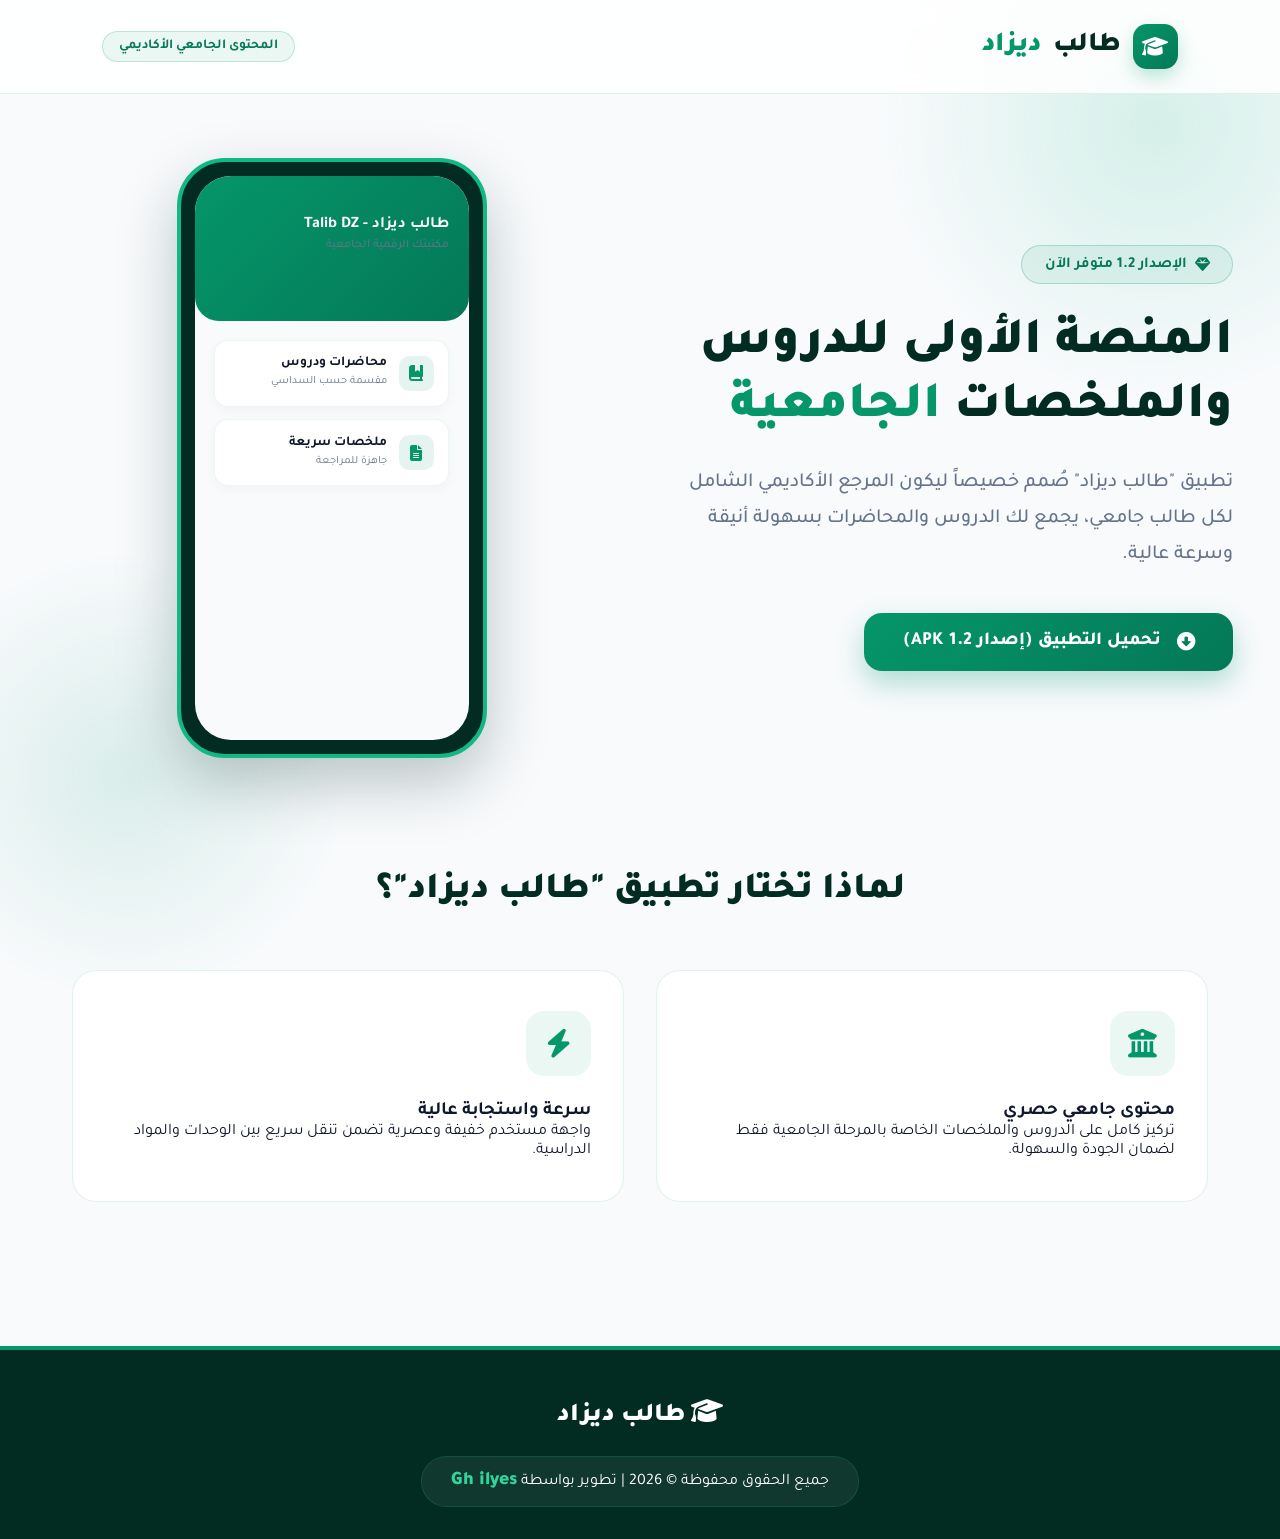
==== talibdz.html @ dd168439 "Add files via upload" ====
<!DOCTYPE html>
<html lang="ar" dir="rtl">
<head>
    <meta charset="UTF-8">
    <meta name="viewport" content="width=device-width, initial-scale=1.0">
    <title>طالب ديزاد | Talib DZ - المنصة الجامعية الأولى في الجزائر</title>
    <!-- خط Tajawal الأنيق -->
    <link href="https://fonts.googleapis.com/css2?family=Tajawal:wght@400;500;700;800;900&display=swap" rel="stylesheet">
    <!-- أيقونات FontAwesome -->
    <link rel="stylesheet" href="https://cdnjs.cloudflare.com/ajax/libs/font-awesome/6.4.0/css/all.min.css">

    <style>
        :root {
            --primary: #059669; /* أخضر زمردي فخم */
            --primary-dark: #047857;
            --primary-deep: #022c22;
            --accent-green: #10B981;
            --bg-light: #F8FAFC;
            --card-bg: #FFFFFF;
            --text-dark: #0F172A;
            --text-muted: #64748B;
            --border-color: rgba(5, 150, 105, 0.12);
        }

        * {
            margin: 0;
            padding: 0;
            box-sizing: border-box;
            font-family: 'Tajawal', sans-serif;
            scroll-behavior: smooth;
        }

        body {
            background-color: var(--bg-light);
            color: var(--text-dark);
            min-height: 100vh;
            display: flex;
            flex-direction: column;
            justify-content: space-between;
            overflow-x: hidden;
            position: relative;
        }

        /* خلفية مزخرفة بلمسات جيو-زمردية */
        .bg-glow-1 {
            position: fixed;
            top: -150px;
            right: -150px;
            width: 550px;
            height: 550px;
            background: radial-gradient(circle, rgba(16, 185, 129, 0.15) 0%, rgba(255, 255, 255, 0) 70%);
            border-radius: 50%;
            z-index: -1;
            animation: floatGlow 10s infinite alternate ease-in-out;
        }

        .bg-glow-2 {
            position: fixed;
            bottom: -100px;
            left: -100px;
            width: 450px;
            height: 450px;
            background: radial-gradient(circle, rgba(5, 150, 105, 0.12) 0%, rgba(255, 255, 255, 0) 70%);
            border-radius: 50%;
            z-index: -1;
            animation: floatGlow 12s infinite alternate-reverse ease-in-out;
        }

        /* الهيدر وشريط الملاحة */
        header {
            padding: 1.5rem 8%;
            display: flex;
            justify-content: space-between;
            align-items: center;
            background: rgba(255, 255, 255, 0.85);
            backdrop-filter: blur(15px);
            border-bottom: 1px solid var(--border-color);
            position: sticky;
            top: 0;
            z-index: 100;
        }

        .logo {
            font-size: 1.7rem;
            font-weight: 900;
            color: var(--primary-deep);
            display: flex;
            align-items: center;
            gap: 12px;
            text-decoration: none;
        }

        .logo-icon {
            width: 45px;
            height: 45px;
            background: linear-gradient(135deg, var(--primary) 0%, var(--primary-dark) 100%);
            color: white;
            border-radius: 14px;
            display: flex;
            align-items: center;
            justify-content: center;
            font-size: 1.3rem;
            box-shadow: 0 8px 18px rgba(5, 150, 105, 0.25);
        }

        .logo span {
            color: var(--primary);
        }

        .nav-tag {
            background: rgba(5, 150, 105, 0.08);
            border: 1px solid rgba(5, 150, 105, 0.2);
            color: var(--primary-dark);
            padding: 0.4rem 1rem;
            border-radius: 30px;
            font-size: 0.85rem;
            font-weight: 700;
        }

        /* القسم الرئيسي Hero Section */
        .hero {
            display: grid;
            grid-template-columns: 1fr 1fr;
            align-items: center;
            gap: 3rem;
            max-width: 1250px;
            margin: 0 auto;
            padding: 4rem 2rem 2rem;
            animation: fadeIn 1s ease-out;
        }

        .hero-content {
            text-align: right;
        }

        .badge {
            display: inline-flex;
            align-items: center;
            gap: 8px;
            background: rgba(5, 150, 105, 0.08);
            border: 1px solid rgba(5, 150, 105, 0.25);
            color: var(--primary-dark);
            padding: 0.6rem 1.4rem;
            border-radius: 50px;
            font-size: 0.95rem;
            font-weight: 700;
            margin-bottom: 1.8rem;
        }

        .hero h1 {
            font-size: 3.2rem;
            font-weight: 900;
            line-height: 1.25;
            color: var(--primary-deep);
            margin-bottom: 1.5rem;
        }

        .hero h1 span {
            color: var(--primary);
            position: relative;
            display: inline-block;
        }

        .hero p {
            font-size: 1.25rem;
            color: var(--text-muted);
            margin-bottom: 2.5rem;
            line-height: 1.8;
            font-weight: 500;
        }

        /* أزرار التحميل */
        .btn-download {
            display: inline-flex;
            align-items: center;
            gap: 1rem;
            background: linear-gradient(135deg, var(--primary) 0%, var(--primary-dark) 100%);
            color: white;
            padding: 1.1rem 2.4rem;
            border-radius: 18px;
            font-size: 1.15rem;
            font-weight: 800;
            text-decoration: none;
            transition: all 0.35s cubic-bezier(0.4, 0, 0.2, 1);
            box-shadow: 0 12px 28px rgba(5, 150, 105, 0.3);
        }

        .btn-download:hover {
            transform: translateY(-5px) scale(1.02);
            box-shadow: 0 18px 38px rgba(5, 150, 105, 0.42);
        }

        /* محاكي واجهة التطبيق (Phone Mockup) */
        .hero-visual {
            display: flex;
            justify-content: center;
            align-items: center;
        }

        .phone-mockup {
            width: 310px;
            height: 600px;
            background: #022c22;
            border-radius: 48px;
            padding: 14px;
            box-shadow: 0 25px 60px rgba(2, 44, 34, 0.25);
            border: 4px solid #10B981;
            animation: floatPhone 6s ease-in-out infinite;
        }

        .phone-screen {
            width: 100%;
            height: 100%;
            background: #F8FAFC;
            border-radius: 36px;
            overflow: hidden;
            display: flex;
            flex-direction: column;
        }

        .phone-header {
            background: linear-gradient(135deg, var(--primary) 0%, var(--primary-dark) 100%);
            padding: 2.5rem 1.2rem 1.5rem;
            color: white;
            border-bottom-left-radius: 24px;
            border-bottom-right-radius: 24px;
        }

        .phone-body {
            padding: 1.2rem;
            display: flex;
            flex-direction: column;
            gap: 0.8rem;
        }

        .mini-card {
            background: white;
            padding: 0.9rem;
            border-radius: 14px;
            box-shadow: 0 4px 12px rgba(0,0,0,0.03);
            border: 1px solid rgba(5, 150, 105, 0.08);
            display: flex;
            align-items: center;
            gap: 12px;
        }

        .mini-card i {
            width: 35px;
            height: 35px;
            background: rgba(5, 150, 105, 0.1);
            color: var(--primary);
            border-radius: 10px;
            display: flex;
            align-items: center;
            justify-content: center;
        }

        /* المميزات */
        .features-section {
            max-width: 1200px;
            margin: 5rem auto 3rem;
            padding: 0 2rem;
            width: 100%;
        }

        .section-title {
            text-align: center;
            margin-bottom: 3.5rem;
        }

        .section-title h2 {
            font-size: 2.3rem;
            font-weight: 900;
            color: var(--primary-deep);
        }

        .features-grid {
            display: grid;
            grid-template-columns: repeat(auto-fit, minmax(280px, 1fr));
            gap: 2rem;
        }

        .feature-card {
            background: var(--card-bg);
            border: 1px solid var(--border-color);
            padding: 2.5rem 2rem;
            border-radius: 24px;
            transition: all 0.35s ease;
        }

        .feature-card:hover {
            transform: translateY(-10px);
            box-shadow: 0 20px 40px rgba(5, 150, 105, 0.12);
        }

        .icon-box {
            width: 65px;
            height: 65px;
            border-radius: 18px;
            background: rgba(5, 150, 105, 0.08);
            color: var(--primary);
            display: flex;
            align-items: center;
            justify-content: center;
            font-size: 1.8rem;
            margin-bottom: 1.5rem;
        }

        /* الفوتر الفخم */
        footer {
            background: var(--primary-deep);
            color: white;
            padding: 3rem 2rem 2rem;
            margin-top: 6rem;
            border-top: 4px solid var(--primary);
            text-align: center;
        }

        .signature-box {
            background: rgba(255, 255, 255, 0.06);
            border: 1px solid rgba(16, 185, 129, 0.2);
            padding: 0.8rem 1.8rem;
            border-radius: 50px;
            display: inline-block;
            margin-top: 1rem;
        }

        .signature {
            font-weight: 900;
            color: #34D399;
            font-size: 1.2rem;
        }

        /* Keyframes */
        @keyframes floatGlow {
            0% { transform: translate(0, 0) scale(1); }
            100% { transform: translate(30px, 40px) scale(1.1); }
        }

        @keyframes floatPhone {
            0%, 100% { transform: translateY(0); }
            50% { transform: translateY(-15px); }
        }

        @media (max-width: 992px) {
            .hero { grid-template-columns: 1fr; text-align: center; }
            .hero-content { text-align: center; }
            .hero h1 { font-size: 2.4rem; }
        }
    </style>
</head>
<body>

    <div class="bg-glow-1"></div>
    <div class="bg-glow-2"></div>

    <header>
        <a href="#" class="logo">
            <div class="logo-icon">
                <i class="fa-solid fa-graduation-cap"></i>
            </div>
            طالب <span>ديزاد</span>
        </a>
        <div class="nav-tag">المحتوى الجامعي الأكاديمي</div>
    </header>

    <main>
        <section class="hero">
            <div class="hero-content">
                <div class="badge">
                    <i class="fa-solid fa-gem"></i> الإصدار 1.2 متوفر الآن
                </div>
                <h1>المنصة الأولى للدروس والملخصات <span>الجامعية</span></h1>
                <p>تطبيق "طالب ديزاد" صُمم خصيصاً ليكون المرجع الأكاديمي الشامل لكل طالب جامعي، يجمع لك الدروس والمحاضرات بسهولة أنيقة وسرعة عالية.</p>

                <!-- زر التحميل المباشر المربوط بالرابط -->
                <a href="https://github.com/ilyeshabib2000-max/ilyes-gh/releases/download/1.2/Talib.DZ.apk" class="btn-download" target="_blank">
                    <i class="fa-solid fa-circle-down"></i>
                    تحميل التطبيق (إصدار 1.2 APK)
                </a>
            </div>

            <!-- Phone Mockup -->
            <div class="hero-visual">
                <div class="phone-mockup">
                    <div class="phone-screen">
                        <div class="phone-header">
                            <h4>طالب ديزاد - Talib DZ</h4>
                            <p style="font-size:0.75rem; opacity:0.9;">مكتبتك الرقمية الجامعية</p>
                        </div>
                        <div class="phone-body">
                            <div class="mini-card">
                                <i class="fa-solid fa-book-bookmark"></i>
                                <div>
                                    <h5 style="font-size:0.85rem;">محاضرات ودروس</h5>
                                    <span style="font-size:0.7rem; color:#64748B;">مقسمة حسب السداسي</span>
                                </div>
                            </div>
                            <div class="mini-card">
                                <i class="fa-solid fa-file-lines"></i>
                                <div>
                                    <h5 style="font-size:0.85rem;">ملخصات سريعة</h5>
                                    <span style="font-size:0.7rem; color:#64748B;">جاهزة للمراجعة</span>
                                </div>
                            </div>
                        </div>
                    </div>
                </div>
            </div>
        </section>

        <section class="features-section">
            <div class="section-title">
                <h2>لماذا تختار تطبيق "طالب ديزاد"؟</h2>
            </div>

            <div class="features-grid">
                <div class="feature-card">
                    <div class="icon-box"><i class="fa-solid fa-building-columns"></i></div>
                    <h3>محتوى جامعي حصري</h3>
                    <p>تركيز كامل على الدروس والملخصات الخاصة بالمرحلة الجامعية فقط لضمان الجودة والسهولة.</p>
                </div>

                <div class="feature-card">
                    <div class="icon-box"><i class="fa-solid fa-bolt"></i></div>
                    <h3>سرعة واستجابة عالية</h3>
                    <p>واجهة مستخدم خفيفة وعصرية تضمن تنقل سريع بين الوحدات والمواد الدراسية.</p>
                </div>
            </div>
        </section>
    </main>

    <footer>
        <div>
            <div style="font-size: 1.6rem; font-weight: 900; margin-bottom: 0.5rem;">
                <i class="fa-solid fa-graduation-cap"></i> طالب ديزاد
            </div>
            <div class="signature-box">
                جميع الحقوق محفوظة © 2026 | تطوير بواسطة <span class="signature">Gh ilyes</span>
            </div>
        </div>
    </footer>

</body>
</html>
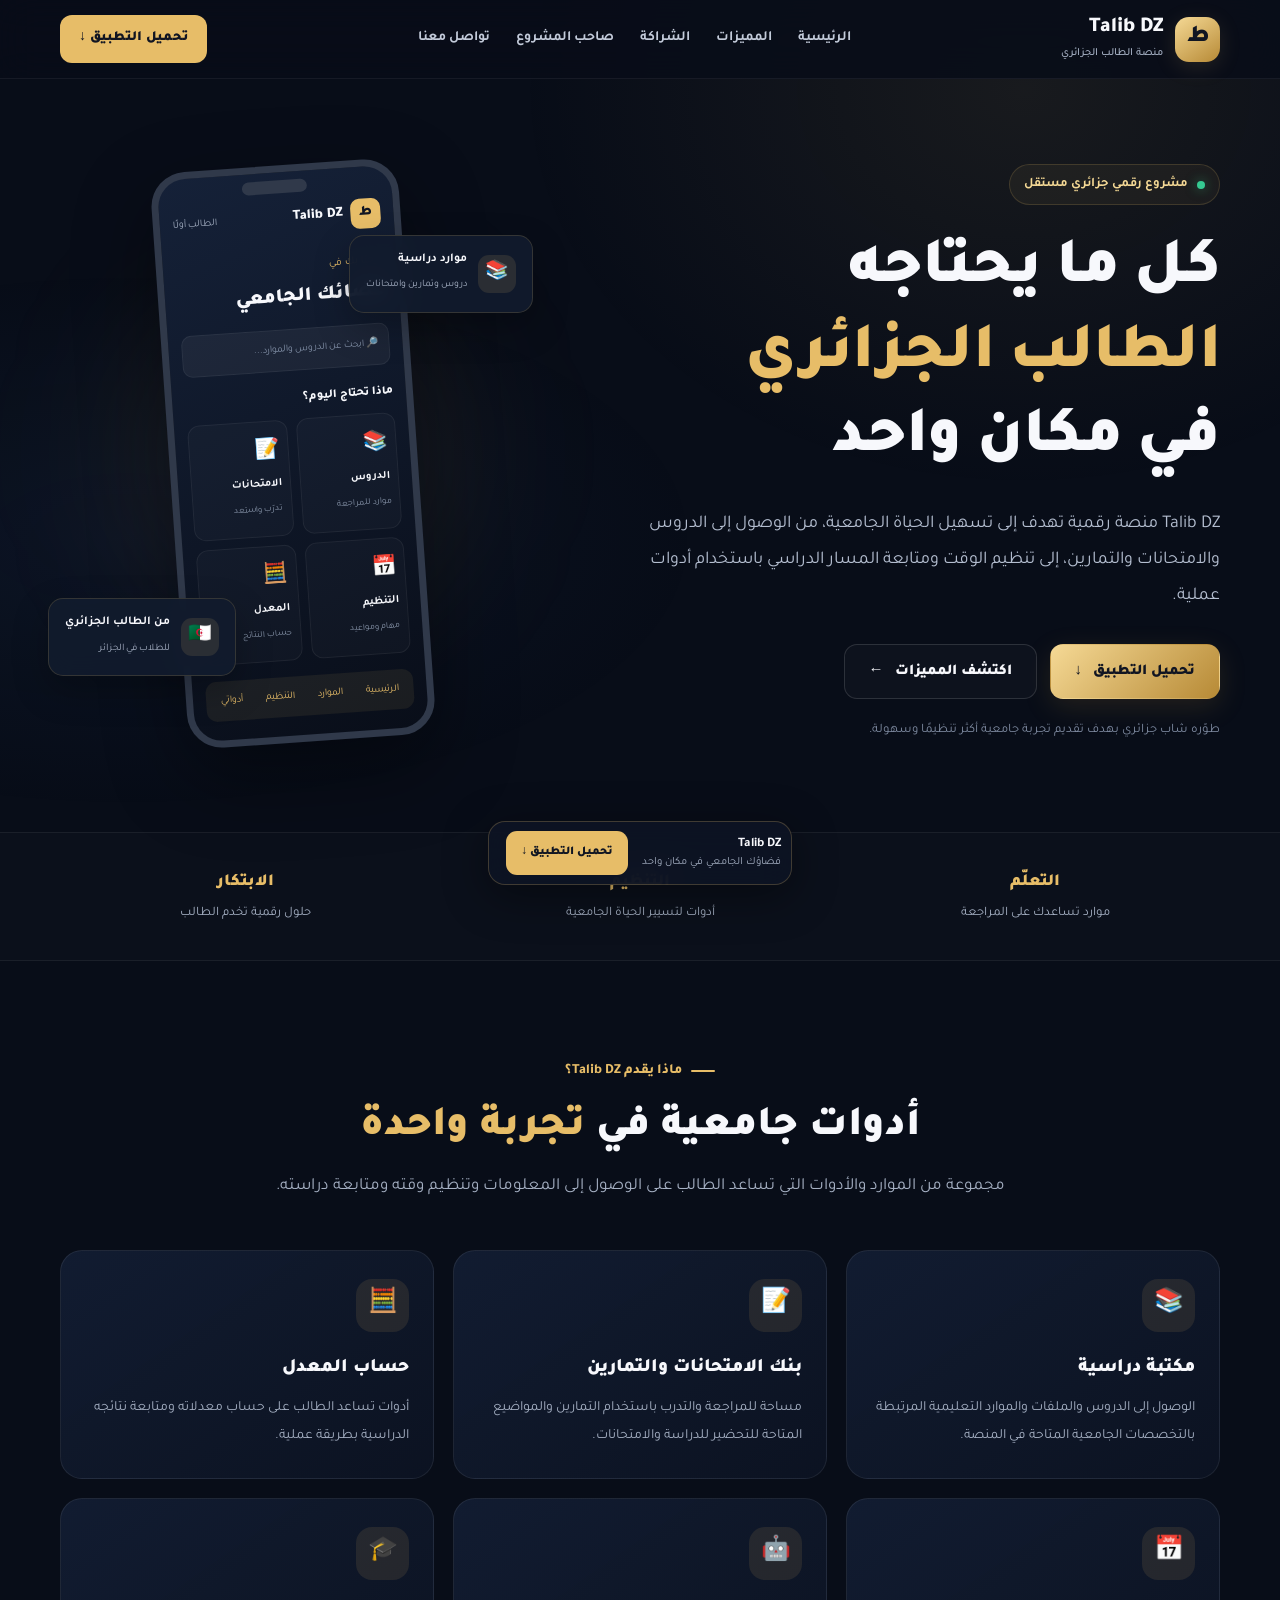
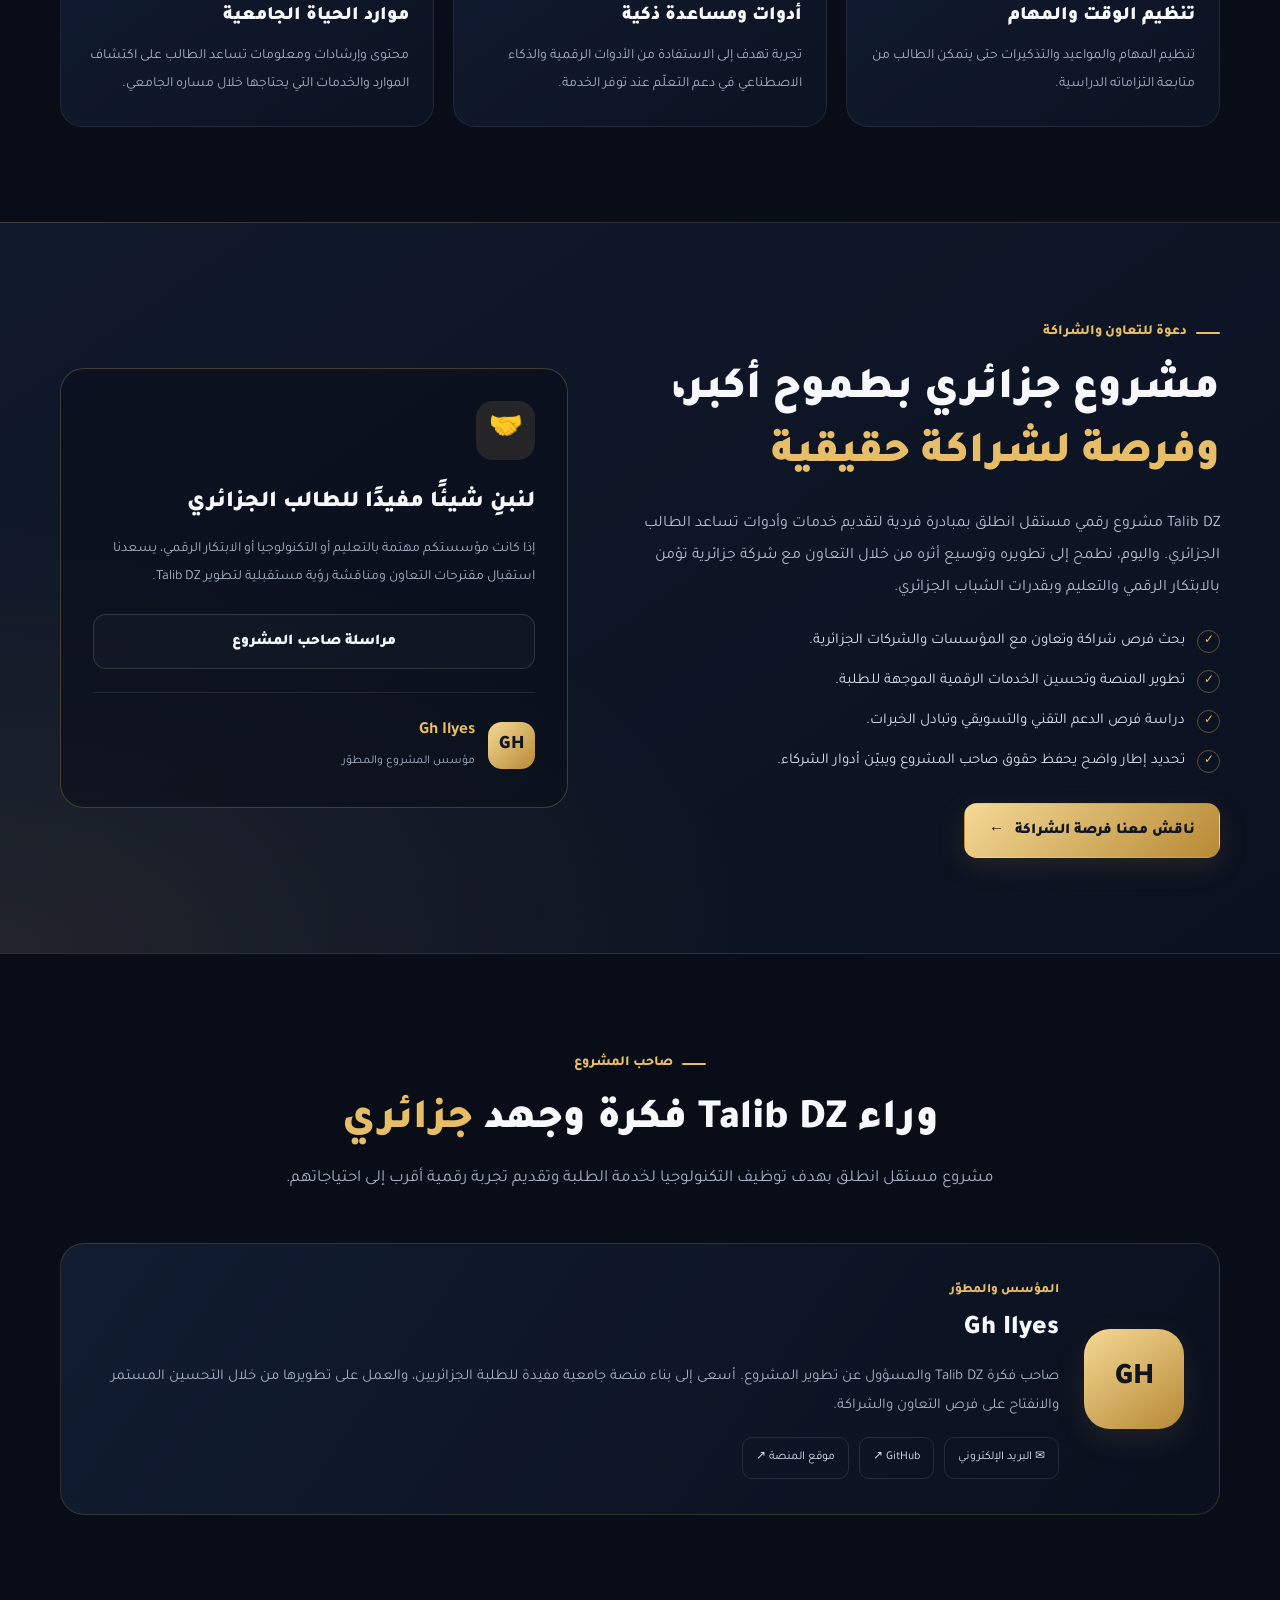
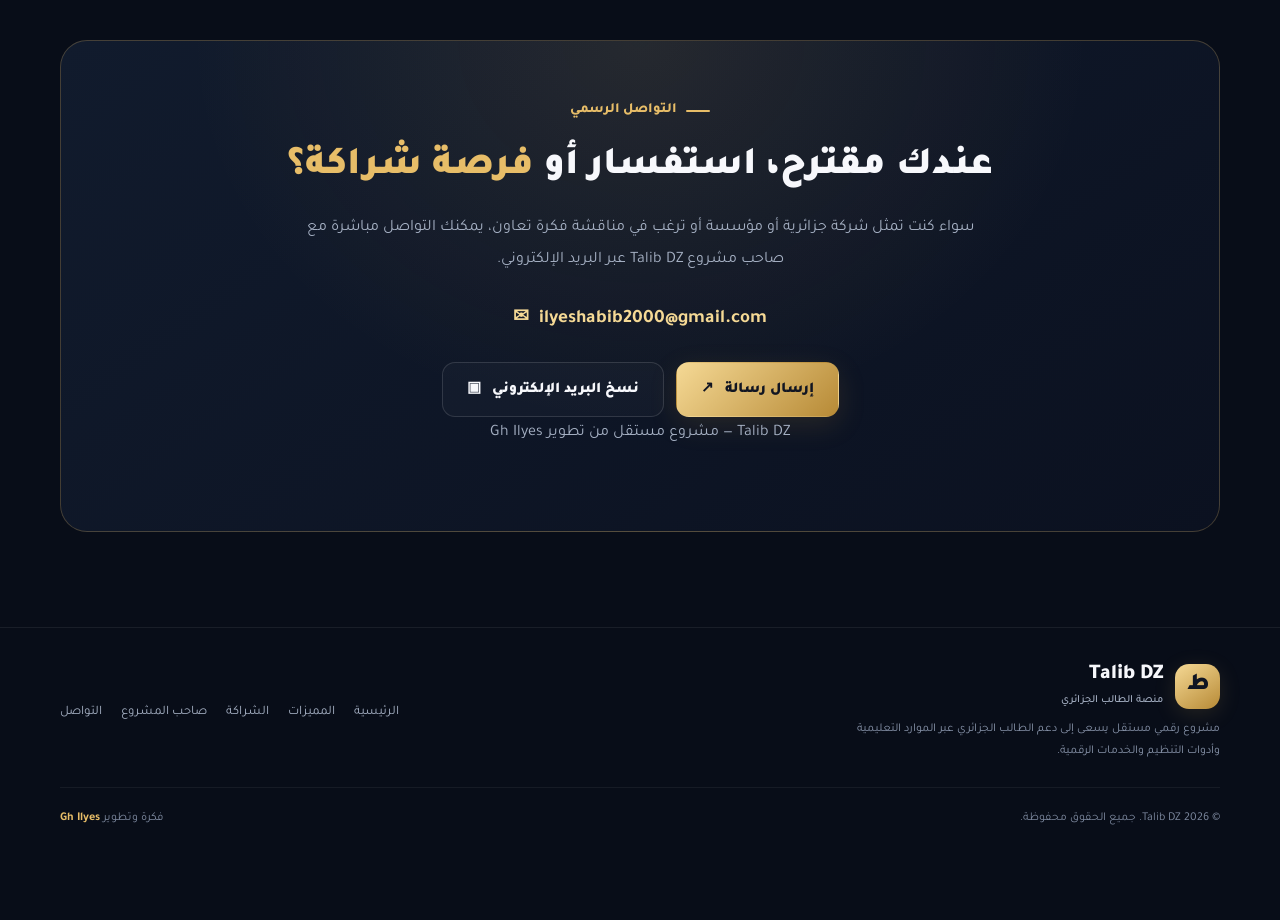
==== commit e7400e9c: "Update talibdz.html" ====
--- a/talibdz.html
+++ b/talibdz.html
@@ -1,445 +1,1734 @@
+
 <!DOCTYPE html>
 <html lang="ar" dir="rtl">
 <head>
-    <meta charset="UTF-8">
-    <meta name="viewport" content="width=device-width, initial-scale=1.0">
-    <title>طالب ديزاد | Talib DZ - المنصة الجامعية الأولى في الجزائر</title>
-    <!-- خط Tajawal الأنيق -->
-    <link href="https://fonts.googleapis.com/css2?family=Tajawal:wght@400;500;700;800;900&display=swap" rel="stylesheet">
-    <!-- أيقونات FontAwesome -->
-    <link rel="stylesheet" href="https://cdnjs.cloudflare.com/ajax/libs/font-awesome/6.4.0/css/all.min.css">
-
-    <style>
-        :root {
-            --primary: #059669; /* أخضر زمردي فخم */
-            --primary-dark: #047857;
-            --primary-deep: #022c22;
-            --accent-green: #10B981;
-            --bg-light: #F8FAFC;
-            --card-bg: #FFFFFF;
-            --text-dark: #0F172A;
-            --text-muted: #64748B;
-            --border-color: rgba(5, 150, 105, 0.12);
-        }
-
-        * {
-            margin: 0;
-            padding: 0;
-            box-sizing: border-box;
-            font-family: 'Tajawal', sans-serif;
-            scroll-behavior: smooth;
-        }
-
-        body {
-            background-color: var(--bg-light);
-            color: var(--text-dark);
-            min-height: 100vh;
-            display: flex;
-            flex-direction: column;
-            justify-content: space-between;
-            overflow-x: hidden;
-            position: relative;
-        }
-
-        /* خلفية مزخرفة بلمسات جيو-زمردية */
-        .bg-glow-1 {
-            position: fixed;
-            top: -150px;
-            right: -150px;
-            width: 550px;
-            height: 550px;
-            background: radial-gradient(circle, rgba(16, 185, 129, 0.15) 0%, rgba(255, 255, 255, 0) 70%);
-            border-radius: 50%;
-            z-index: -1;
-            animation: floatGlow 10s infinite alternate ease-in-out;
-        }
-
-        .bg-glow-2 {
-            position: fixed;
-            bottom: -100px;
-            left: -100px;
-            width: 450px;
-            height: 450px;
-            background: radial-gradient(circle, rgba(5, 150, 105, 0.12) 0%, rgba(255, 255, 255, 0) 70%);
-            border-radius: 50%;
-            z-index: -1;
-            animation: floatGlow 12s infinite alternate-reverse ease-in-out;
-        }
-
-        /* الهيدر وشريط الملاحة */
-        header {
-            padding: 1.5rem 8%;
-            display: flex;
-            justify-content: space-between;
-            align-items: center;
-            background: rgba(255, 255, 255, 0.85);
-            backdrop-filter: blur(15px);
-            border-bottom: 1px solid var(--border-color);
-            position: sticky;
-            top: 0;
-            z-index: 100;
-        }
-
-        .logo {
-            font-size: 1.7rem;
-            font-weight: 900;
-            color: var(--primary-deep);
-            display: flex;
-            align-items: center;
-            gap: 12px;
-            text-decoration: none;
-        }
-
-        .logo-icon {
-            width: 45px;
-            height: 45px;
-            background: linear-gradient(135deg, var(--primary) 0%, var(--primary-dark) 100%);
-            color: white;
-            border-radius: 14px;
-            display: flex;
-            align-items: center;
-            justify-content: center;
-            font-size: 1.3rem;
-            box-shadow: 0 8px 18px rgba(5, 150, 105, 0.25);
-        }
-
-        .logo span {
-            color: var(--primary);
-        }
-
-        .nav-tag {
-            background: rgba(5, 150, 105, 0.08);
-            border: 1px solid rgba(5, 150, 105, 0.2);
-            color: var(--primary-dark);
-            padding: 0.4rem 1rem;
-            border-radius: 30px;
-            font-size: 0.85rem;
-            font-weight: 700;
-        }
-
-        /* القسم الرئيسي Hero Section */
-        .hero {
-            display: grid;
-            grid-template-columns: 1fr 1fr;
-            align-items: center;
-            gap: 3rem;
-            max-width: 1250px;
-            margin: 0 auto;
-            padding: 4rem 2rem 2rem;
-            animation: fadeIn 1s ease-out;
-        }
-
-        .hero-content {
-            text-align: right;
-        }
-
-        .badge {
-            display: inline-flex;
-            align-items: center;
-            gap: 8px;
-            background: rgba(5, 150, 105, 0.08);
-            border: 1px solid rgba(5, 150, 105, 0.25);
-            color: var(--primary-dark);
-            padding: 0.6rem 1.4rem;
-            border-radius: 50px;
-            font-size: 0.95rem;
-            font-weight: 700;
-            margin-bottom: 1.8rem;
-        }
-
-        .hero h1 {
-            font-size: 3.2rem;
-            font-weight: 900;
-            line-height: 1.25;
-            color: var(--primary-deep);
-            margin-bottom: 1.5rem;
-        }
-
-        .hero h1 span {
-            color: var(--primary);
-            position: relative;
-            display: inline-block;
-        }
-
-        .hero p {
-            font-size: 1.25rem;
-            color: var(--text-muted);
-            margin-bottom: 2.5rem;
-            line-height: 1.8;
-            font-weight: 500;
-        }
-
-        /* أزرار التحميل */
-        .btn-download {
-            display: inline-flex;
-            align-items: center;
-            gap: 1rem;
-            background: linear-gradient(135deg, var(--primary) 0%, var(--primary-dark) 100%);
-            color: white;
-            padding: 1.1rem 2.4rem;
-            border-radius: 18px;
-            font-size: 1.15rem;
-            font-weight: 800;
-            text-decoration: none;
-            transition: all 0.35s cubic-bezier(0.4, 0, 0.2, 1);
-            box-shadow: 0 12px 28px rgba(5, 150, 105, 0.3);
-        }
-
-        .btn-download:hover {
-            transform: translateY(-5px) scale(1.02);
-            box-shadow: 0 18px 38px rgba(5, 150, 105, 0.42);
-        }
-
-        /* محاكي واجهة التطبيق (Phone Mockup) */
-        .hero-visual {
-            display: flex;
-            justify-content: center;
-            align-items: center;
-        }
-
-        .phone-mockup {
-            width: 310px;
-            height: 600px;
-            background: #022c22;
-            border-radius: 48px;
-            padding: 14px;
-            box-shadow: 0 25px 60px rgba(2, 44, 34, 0.25);
-            border: 4px solid #10B981;
-            animation: floatPhone 6s ease-in-out infinite;
-        }
-
-        .phone-screen {
-            width: 100%;
-            height: 100%;
-            background: #F8FAFC;
-            border-radius: 36px;
-            overflow: hidden;
-            display: flex;
-            flex-direction: column;
-        }
-
-        .phone-header {
-            background: linear-gradient(135deg, var(--primary) 0%, var(--primary-dark) 100%);
-            padding: 2.5rem 1.2rem 1.5rem;
-            color: white;
-            border-bottom-left-radius: 24px;
-            border-bottom-right-radius: 24px;
-        }
-
-        .phone-body {
-            padding: 1.2rem;
-            display: flex;
-            flex-direction: column;
-            gap: 0.8rem;
-        }
-
-        .mini-card {
-            background: white;
-            padding: 0.9rem;
-            border-radius: 14px;
-            box-shadow: 0 4px 12px rgba(0,0,0,0.03);
-            border: 1px solid rgba(5, 150, 105, 0.08);
-            display: flex;
-            align-items: center;
-            gap: 12px;
-        }
-
-        .mini-card i {
-            width: 35px;
-            height: 35px;
-            background: rgba(5, 150, 105, 0.1);
-            color: var(--primary);
-            border-radius: 10px;
-            display: flex;
-            align-items: center;
-            justify-content: center;
-        }
-
-        /* المميزات */
-        .features-section {
-            max-width: 1200px;
-            margin: 5rem auto 3rem;
-            padding: 0 2rem;
-            width: 100%;
-        }
-
-        .section-title {
-            text-align: center;
-            margin-bottom: 3.5rem;
-        }
-
-        .section-title h2 {
-            font-size: 2.3rem;
-            font-weight: 900;
-            color: var(--primary-deep);
-        }
-
-        .features-grid {
-            display: grid;
-            grid-template-columns: repeat(auto-fit, minmax(280px, 1fr));
-            gap: 2rem;
-        }
-
-        .feature-card {
-            background: var(--card-bg);
-            border: 1px solid var(--border-color);
-            padding: 2.5rem 2rem;
-            border-radius: 24px;
-            transition: all 0.35s ease;
-        }
-
-        .feature-card:hover {
-            transform: translateY(-10px);
-            box-shadow: 0 20px 40px rgba(5, 150, 105, 0.12);
-        }
-
-        .icon-box {
-            width: 65px;
-            height: 65px;
-            border-radius: 18px;
-            background: rgba(5, 150, 105, 0.08);
-            color: var(--primary);
-            display: flex;
-            align-items: center;
-            justify-content: center;
-            font-size: 1.8rem;
-            margin-bottom: 1.5rem;
-        }
-
-        /* الفوتر الفخم */
-        footer {
-            background: var(--primary-deep);
-            color: white;
-            padding: 3rem 2rem 2rem;
-            margin-top: 6rem;
-            border-top: 4px solid var(--primary);
-            text-align: center;
-        }
-
-        .signature-box {
-            background: rgba(255, 255, 255, 0.06);
-            border: 1px solid rgba(16, 185, 129, 0.2);
-            padding: 0.8rem 1.8rem;
-            border-radius: 50px;
-            display: inline-block;
-            margin-top: 1rem;
-        }
-
-        .signature {
-            font-weight: 900;
-            color: #34D399;
-            font-size: 1.2rem;
-        }
-
-        /* Keyframes */
-        @keyframes floatGlow {
-            0% { transform: translate(0, 0) scale(1); }
-            100% { transform: translate(30px, 40px) scale(1.1); }
-        }
-
-        @keyframes floatPhone {
-            0%, 100% { transform: translateY(0); }
-            50% { transform: translateY(-15px); }
-        }
-
-        @media (max-width: 992px) {
-            .hero { grid-template-columns: 1fr; text-align: center; }
-            .hero-content { text-align: center; }
-            .hero h1 { font-size: 2.4rem; }
-        }
-    </style>
+  <meta charset="UTF-8">
+  <meta name="viewport" content="width=device-width, initial-scale=1.0">
+
+  <meta name="theme-color" content="#080D18">
+  <meta name="description" content="Talib DZ - منصة رقمية جزائرية تهدف إلى مساعدة الطلبة الجامعيين عبر الدروس والتمارين والامتحانات وأدوات التنظيم. مشروع مستقل من تطوير Gh Ilyes.">
+  <meta name="author" content="Gh Ilyes">
+
+  <title>Talib DZ | منصة الطالب الجزائري</title>
+
+  <link rel="preconnect" href="https://fonts.googleapis.com">
+  <link rel="preconnect" href="https://fonts.gstatic.com" crossorigin>
+  <link href="https://fonts.googleapis.com/css2?family=Tajawal:wght@400;500;600;700;800;900&display=swap" rel="stylesheet">
+
+  <style>
+    :root {
+      --bg: #080D18;
+      --bg-soft: #0D1424;
+      --card: #111B2D;
+      --card-light: #152138;
+      --gold: #E7BD68;
+      --gold-light: #F5D995;
+      --gold-dark: #B78A36;
+      --white: #F7F8FC;
+      --muted: #A5B0C3;
+      --border: rgba(231, 189, 104, 0.17);
+      --green: #35C991;
+      --radius: 22px;
+      --container: 1160px;
+    }
+
+    * {
+      box-sizing: border-box;
+      margin: 0;
+      padding: 0;
+    }
+
+    html {
+      scroll-behavior: smooth;
+      scroll-padding-top: 90px;
+    }
+
+    body {
+      background: var(--bg);
+      color: var(--white);
+      font-family: "Tajawal", sans-serif;
+      line-height: 1.8;
+      overflow-x: hidden;
+    }
+
+    body::before {
+      content: "";
+      position: fixed;
+      inset: 0;
+      pointer-events: none;
+      z-index: -1;
+      background:
+        radial-gradient(ellipse at 80% 10%, rgba(231,189,104,.075), transparent 35%),
+        radial-gradient(ellipse at 10% 60%, rgba(45,82,142,.10), transparent 35%);
+    }
+
+    a {
+      color: inherit;
+      text-decoration: none;
+    }
+
+    button, a {
+      -webkit-tap-highlight-color: transparent;
+    }
+
+    button {
+      font: inherit;
+    }
+
+    .container {
+      width: min(var(--container), calc(100% - 40px));
+      margin-inline: auto;
+    }
+
+    .section {
+      padding: 95px 0;
+    }
+
+    .section-heading {
+      max-width: 730px;
+      margin: 0 auto 48px;
+      text-align: center;
+    }
+
+    .eyebrow {
+      display: inline-flex;
+      align-items: center;
+      gap: 9px;
+      color: var(--gold);
+      font-weight: 800;
+      font-size: 14px;
+      margin-bottom: 15px;
+    }
+
+    .eyebrow::before {
+      content: "";
+      width: 24px;
+      height: 2px;
+      background: var(--gold);
+      border-radius: 10px;
+    }
+
+    .section-heading h2 {
+      font-size: clamp(28px, 4vw, 42px);
+      line-height: 1.4;
+      font-weight: 900;
+      margin-bottom: 14px;
+    }
+
+    .section-heading p {
+      color: var(--muted);
+      font-size: 17px;
+    }
+
+    .gold-text {
+      color: var(--gold);
+    }
+
+    /* Navigation */
+
+    .navbar {
+      position: sticky;
+      top: 0;
+      z-index: 100;
+      background: rgba(8, 13, 24, .88);
+      border-bottom: 1px solid rgba(255,255,255,.06);
+      backdrop-filter: blur(18px);
+      -webkit-backdrop-filter: blur(18px);
+    }
+
+    .nav-inner {
+      min-height: 78px;
+      display: flex;
+      align-items: center;
+      justify-content: space-between;
+      gap: 25px;
+    }
+
+    .brand {
+      display: inline-flex;
+      align-items: center;
+      gap: 12px;
+      flex-shrink: 0;
+    }
+
+    .brand-mark {
+      width: 45px;
+      height: 45px;
+      display: grid;
+      place-items: center;
+      border-radius: 14px;
+      color: #101522;
+      background: linear-gradient(145deg, var(--gold-light), var(--gold-dark));
+      font-weight: 900;
+      font-size: 24px;
+      box-shadow: 0 5px 22px rgba(231,189,104,.13);
+    }
+
+    .brand-name {
+      font-weight: 900;
+      font-size: 21px;
+      line-height: 1.25;
+    }
+
+    .brand-subtitle {
+      color: var(--muted);
+      font-size: 11px;
+      font-weight: 500;
+    }
+
+    .nav-links {
+      display: flex;
+      align-items: center;
+      gap: 26px;
+    }
+
+    .nav-links a {
+      color: #C3CBDA;
+      font-size: 14px;
+      font-weight: 600;
+      transition: color .2s;
+    }
+
+    .nav-links a:hover {
+      color: var(--gold);
+    }
+
+    .nav-cta {
+      display: inline-flex;
+      align-items: center;
+      justify-content: center;
+      padding: 11px 19px;
+      border-radius: 12px;
+      background: var(--gold);
+      color: #111522;
+      font-size: 14px;
+      font-weight: 900;
+      transition: transform .2s, background .2s;
+    }
+
+    .nav-cta:hover {
+      background: var(--gold-light);
+      transform: translateY(-2px);
+    }
+
+    /* Hero */
+
+    .hero {
+      padding: 85px 0 90px;
+      position: relative;
+    }
+
+    .hero-grid {
+      display: grid;
+      grid-template-columns: 1.15fr .85fr;
+      align-items: center;
+      gap: 65px;
+    }
+
+    .hero-badge {
+      display: inline-flex;
+      align-items: center;
+      gap: 9px;
+      padding: 8px 14px;
+      border: 1px solid var(--border);
+      border-radius: 50px;
+      color: var(--gold-light);
+      background: rgba(231,189,104,.055);
+      font-size: 13px;
+      font-weight: 700;
+      margin-bottom: 25px;
+    }
+
+    .status-dot {
+      width: 8px;
+      height: 8px;
+      border-radius: 50%;
+      background: var(--green);
+      box-shadow: 0 0 12px rgba(53,201,145,.5);
+    }
+
+    .hero h1 {
+      font-size: clamp(39px, 5.3vw, 65px);
+      font-weight: 900;
+      line-height: 1.3;
+      letter-spacing: -.7px;
+      margin-bottom: 22px;
+    }
+
+    .hero h1 .line-two {
+      display: block;
+      color: var(--gold);
+    }
+
+    .hero-description {
+      max-width: 600px;
+      color: #B4BED0;
+      font-size: 18px;
+      line-height: 2;
+      margin-bottom: 30px;
+    }
+
+    .hero-actions {
+      display: flex;
+      flex-wrap: wrap;
+      gap: 13px;
+      align-items: center;
+    }
+
+    .btn {
+      display: inline-flex;
+      align-items: center;
+      justify-content: center;
+      gap: 11px;
+      min-height: 53px;
+      padding: 13px 24px;
+      border: 1px solid transparent;
+      border-radius: 13px;
+      font-size: 15px;
+      font-weight: 900;
+      transition: transform .2s, background .2s, border-color .2s;
+      cursor: pointer;
+    }
+
+    .btn:hover {
+      transform: translateY(-3px);
+    }
+
+    .btn-primary {
+      color: #111522;
+      background: linear-gradient(135deg, var(--gold-light), var(--gold-dark));
+      box-shadow: 0 8px 28px rgba(183,138,54,.16);
+    }
+
+    .btn-primary:hover {
+      background: linear-gradient(135deg, #FFE5A5, var(--gold));
+    }
+
+    .btn-secondary {
+      color: var(--white);
+      background: rgba(255,255,255,.025);
+      border-color: rgba(255,255,255,.13);
+    }
+
+    .btn-secondary:hover {
+      border-color: var(--gold);
+    }
+
+    .hero-note {
+      margin-top: 20px;
+      color: #7F8BA1;
+      font-size: 13px;
+    }
+
+    /* CSS phone mockup */
+
+    .hero-visual {
+      position: relative;
+      min-height: 475px;
+      display: grid;
+      place-items: center;
+    }
+
+    .visual-glow {
+      position: absolute;
+      width: 300px;
+      height: 300px;
+      background: rgba(231,189,104,.10);
+      filter: blur(85px);
+      border-radius: 50%;
+    }
+
+    .phone {
+      position: relative;
+      width: 248px;
+      min-height: 450px;
+      border: 7px solid #30394A;
+      border-radius: 35px;
+      padding: 19px 13px;
+      background: linear-gradient(160deg, #152138, #090E19);
+      box-shadow: 0 30px 80px rgba(0,0,0,.42);
+      transform: rotate(-4deg);
+    }
+
+    .phone::before {
+      content: "";
+      position: absolute;
+      top: 8px;
+      left: 50%;
+      transform: translateX(-50%);
+      width: 65px;
+      height: 13px;
+      border-radius: 20px;
+      background: #30394A;
+    }
+
+    .phone-header {
+      display: flex;
+      align-items: center;
+      justify-content: space-between;
+      margin-top: 13px;
+      margin-bottom: 23px;
+    }
+
+    .phone-logo {
+      display: flex;
+      align-items: center;
+      gap: 8px;
+      font-weight: 900;
+      font-size: 14px;
+    }
+
+    .phone-logo-icon {
+      width: 30px;
+      height: 30px;
+      display: grid;
+      place-items: center;
+      background: var(--gold);
+      color: #101522;
+      border-radius: 9px;
+    }
+
+    .phone-small {
+      color: var(--muted);
+      font-size: 10px;
+    }
+
+    .phone-welcome {
+      color: var(--gold);
+      font-size: 11px;
+      margin-bottom: 3px;
+    }
+
+    .phone-title {
+      font-size: 20px;
+      font-weight: 900;
+      margin-bottom: 13px;
+    }
+
+    .phone-search {
+      padding: 11px;
+      background: rgba(255,255,255,.05);
+      border: 1px solid rgba(255,255,255,.06);
+      border-radius: 10px;
+      color: #8290A7;
+      font-size: 10px;
+      margin-bottom: 17px;
+    }
+
+    .phone-label {
+      font-size: 12px;
+      font-weight: 800;
+      margin-bottom: 10px;
+    }
+
+    .phone-features {
+      display: grid;
+      grid-template-columns: 1fr 1fr;
+      gap: 9px;
+    }
+
+    .phone-feature {
+      padding: 12px 8px;
+      min-height: 87px;
+      border: 1px solid rgba(255,255,255,.06);
+      border-radius: 12px;
+      background: rgba(255,255,255,.025);
+    }
+
+    .phone-feature-icon {
+      font-size: 20px;
+      margin-bottom: 5px;
+    }
+
+    .phone-feature strong {
+      display: block;
+      font-size: 11px;
+    }
+
+    .phone-feature small {
+      color: #8895AA;
+      font-size: 9px;
+    }
+
+    .phone-bottom {
+      margin-top: 16px;
+      display: flex;
+      justify-content: space-around;
+      padding: 11px 3px;
+      background: rgba(231,189,104,.08);
+      border-radius: 11px;
+      color: var(--gold);
+      font-size: 10px;
+    }
+
+    .floating-card {
+      position: absolute;
+      z-index: 2;
+      display: flex;
+      align-items: center;
+      gap: 11px;
+      padding: 13px 16px;
+      border: 1px solid var(--border);
+      border-radius: 15px;
+      background: rgba(17,27,45,.94);
+      box-shadow: 0 14px 35px rgba(0,0,0,.25);
+      backdrop-filter: blur(12px);
+    }
+
+    .floating-card.one {
+      right: -8px;
+      top: 70px;
+    }
+
+    .floating-card.two {
+      left: -12px;
+      bottom: 65px;
+    }
+
+    .floating-icon {
+      width: 38px;
+      height: 38px;
+      display: grid;
+      place-items: center;
+      background: rgba(231,189,104,.12);
+      border-radius: 11px;
+      font-size: 19px;
+    }
+
+    .floating-card strong {
+      display: block;
+      font-size: 12px;
+    }
+
+    .floating-card small {
+      color: var(--muted);
+      font-size: 10px;
+    }
+
+    /* General highlights */
+
+    .highlights {
+      border-top: 1px solid rgba(255,255,255,.06);
+      border-bottom: 1px solid rgba(255,255,255,.06);
+      background: rgba(255,255,255,.015);
+    }
+
+    .highlights-grid {
+      display: grid;
+      grid-template-columns: repeat(3, 1fr);
+      gap: 25px;
+      padding: 27px 0;
+    }
+
+    .highlight {
+      text-align: center;
+      padding: 8px;
+    }
+
+    .highlight strong {
+      display: block;
+      color: var(--gold);
+      font-size: 17px;
+      font-weight: 900;
+    }
+
+    .highlight span {
+      display: block;
+      color: var(--muted);
+      font-size: 13px;
+      margin-top: 3px;
+    }
+
+    /* Features */
+
+    .features-grid {
+      display: grid;
+      grid-template-columns: repeat(3, 1fr);
+      gap: 19px;
+    }
+
+    .feature-card {
+      padding: 28px 24px;
+      border: 1px solid rgba(255,255,255,.075);
+      border-radius: var(--radius);
+      background: linear-gradient(145deg, rgba(21,33,56,.78), rgba(13,20,36,.82));
+      transition: transform .25s, border-color .25s;
+    }
+
+    .feature-card:hover {
+      transform: translateY(-5px);
+      border-color: rgba(231,189,104,.38);
+    }
+
+    .feature-icon {
+      width: 53px;
+      height: 53px;
+      display: grid;
+      place-items: center;
+      border-radius: 16px;
+      background: rgba(231,189,104,.10);
+      font-size: 24px;
+      margin-bottom: 20px;
+    }
+
+    .feature-card h3 {
+      font-size: 19px;
+      font-weight: 900;
+      margin-bottom: 9px;
+    }
+
+    .feature-card p {
+      color: var(--muted);
+      font-size: 14px;
+      line-height: 1.95;
+    }
+
+    /* Partnership */
+
+    .partnership {
+      position: relative;
+      overflow: hidden;
+      background:
+        radial-gradient(ellipse at 0% 100%, rgba(231,189,104,.09), transparent 42%),
+        linear-gradient(145deg, #10192B, #0B1120);
+      border-top: 1px solid rgba(231,189,104,.15);
+      border-bottom: 1px solid rgba(231,189,104,.15);
+    }
+
+    .partnership-layout {
+      display: grid;
+      grid-template-columns: 1.08fr .92fr;
+      align-items: center;
+      gap: 55px;
+    }
+
+    .partnership-content h2 {
+      font-size: clamp(30px, 4vw, 44px);
+      font-weight: 900;
+      line-height: 1.45;
+      margin-bottom: 20px;
+    }
+
+    .partnership-content > p {
+      color: #B3BED0;
+      font-size: 16px;
+      line-height: 2;
+      margin-bottom: 23px;
+    }
+
+    .partnership-list {
+      display: grid;
+      gap: 13px;
+      margin-bottom: 29px;
+    }
+
+    .partnership-list li {
+      list-style: none;
+      display: flex;
+      gap: 12px;
+      align-items: flex-start;
+      color: #D8DFEA;
+      font-size: 15px;
+    }
+
+    .check-icon {
+      flex-shrink: 0;
+      width: 23px;
+      height: 23px;
+      display: grid;
+      place-items: center;
+      color: var(--gold);
+      border: 1px solid rgba(231,189,104,.35);
+      border-radius: 50%;
+      font-size: 12px;
+      margin-top: 3px;
+    }
+
+    .partnership-panel {
+      padding: 32px;
+      border: 1px solid rgba(231,189,104,.25);
+      border-radius: 24px;
+      background: rgba(8,13,24,.52);
+    }
+
+    .partnership-panel .panel-symbol {
+      width: 59px;
+      height: 59px;
+      display: grid;
+      place-items: center;
+      border-radius: 17px;
+      background: rgba(231,189,104,.12);
+      color: var(--gold);
+      font-size: 27px;
+      margin-bottom: 22px;
+    }
+
+    .partnership-panel h3 {
+      font-size: 23px;
+      font-weight: 900;
+      margin-bottom: 12px;
+    }
+
+    .partnership-panel p {
+      color: var(--muted);
+      font-size: 14px;
+      line-height: 2;
+      margin-bottom: 23px;
+    }
+
+    .panel-divider {
+      height: 1px;
+      background: rgba(255,255,255,.09);
+      margin: 23px 0;
+    }
+
+    .panel-owner {
+      display: flex;
+      align-items: center;
+      gap: 13px;
+    }
+
+    .owner-avatar {
+      width: 47px;
+      height: 47px;
+      display: grid;
+      place-items: center;
+      flex-shrink: 0;
+      border-radius: 14px;
+      color: #111522;
+      background: linear-gradient(135deg, var(--gold-light), var(--gold-dark));
+      font-size: 19px;
+      font-weight: 900;
+    }
+
+    .panel-owner strong {
+      display: block;
+      color: var(--gold);
+      font-size: 17px;
+    }
+
+    .panel-owner small {
+      color: var(--muted);
+      font-size: 12px;
+    }
+
+    /* About the founder */
+
+    .founder-card {
+      display: grid;
+      grid-template-columns: auto 1fr;
+      gap: 25px;
+      align-items: center;
+      padding: 35px;
+      border: 1px solid var(--border);
+      border-radius: 24px;
+      background: linear-gradient(125deg, rgba(21,33,56,.8), rgba(11,17,32,.8));
+    }
+
+    .founder-avatar {
+      width: 100px;
+      height: 100px;
+      display: grid;
+      place-items: center;
+      border-radius: 26px;
+      color: #111522;
+      background: linear-gradient(145deg, var(--gold-light), var(--gold-dark));
+      font-size: 30px;
+      font-weight: 900;
+      box-shadow: 0 10px 30px rgba(231,189,104,.10);
+    }
+
+    .founder-role {
+      color: var(--gold);
+      font-size: 13px;
+      font-weight: 800;
+      margin-bottom: 4px;
+    }
+
+    .founder-info h3 {
+      font-size: 27px;
+      font-weight: 900;
+      margin-bottom: 7px;
+    }
+
+    .founder-info p {
+      color: var(--muted);
+      font-size: 15px;
+      line-height: 1.95;
+      margin-bottom: 17px;
+    }
+
+    .founder-links {
+      display: flex;
+      flex-wrap: wrap;
+      gap: 10px;
+    }
+
+    .small-link {
+      display: inline-flex;
+      align-items: center;
+      gap: 8px;
+      padding: 9px 13px;
+      border: 1px solid rgba(255,255,255,.10);
+      border-radius: 10px;
+      color: #D9E0EC;
+      font-size: 12px;
+      transition: border-color .2s, color .2s;
+    }
+
+    .small-link:hover {
+      border-color: var(--gold);
+      color: var(--gold);
+    }
+
+    /* Contact */
+
+    .contact-section {
+      padding-top: 30px;
+    }
+
+    .contact-card {
+      position: relative;
+      overflow: hidden;
+      padding: 55px 30px;
+      text-align: center;
+      border: 1px solid rgba(231,189,104,.25);
+      border-radius: 27px;
+      background:
+        radial-gradient(ellipse at 50% 0%, rgba(231,189,104,.10), transparent 55%),
+        linear-gradient(145deg, #111B2D, #0B1120);
+    }
+
+    .contact-card h2 {
+      max-width: 760px;
+      margin: 0 auto 15px;
+      font-size: clamp(27px, 4vw, 39px);
+      font-weight: 900;
+      line-height: 1.5;
+    }
+
+    .contact-card > p {
+      max-width: 670px;
+      margin: 0 auto 27px;
+      color: var(--muted);
+      font-size: 16px;
+      line-height: 2;
+    }
+
+    .email-address {
+      display: inline-flex;
+      flex-wrap: wrap;
+      align-items: center;
+      justify-content: center;
+      gap: 10px;
+      color: var(--gold-light);
+      font-size: clamp(15px, 2.5vw, 19px);
+      font-weight: 700;
+      direction: ltr;
+      overflow-wrap: anywhere;
+      margin-bottom: 25px;
+    }
+
+    .email-address:hover {
+      color: white;
+    }
+
+    .contact-actions {
+      display: flex;
+      flex-wrap: wrap;
+      align-items: center;
+      justify-content: center;
+      gap: 12px;
+    }
+
+    .contact-note {
+      margin-top: 20px;
+      color: #7F8BA1;
+      font-size: 12px;
+    }
+
+    /* Footer */
+
+    .footer {
+      border-top: 1px solid rgba(255,255,255,.07);
+      padding: 34px 0 90px;
+    }
+
+    .footer-main {
+      display: flex;
+      justify-content: space-between;
+      align-items: center;
+      gap: 22px;
+      flex-wrap: wrap;
+    }
+
+    .footer-description {
+      color: #8793A9;
+      font-size: 12px;
+      margin-top: 8px;
+      max-width: 390px;
+    }
+
+    .footer-links {
+      display: flex;
+      flex-wrap: wrap;
+      gap: 19px;
+    }
+
+    .footer-links a {
+      color: #A5B0C3;
+      font-size: 13px;
+      transition: color .2s;
+    }
+
+    .footer-links a:hover {
+      color: var(--gold);
+    }
+
+    .footer-bottom {
+      display: flex;
+      justify-content: space-between;
+      align-items: center;
+      gap: 15px;
+      flex-wrap: wrap;
+      border-top: 1px solid rgba(255,255,255,.06);
+      margin-top: 25px;
+      padding-top: 20px;
+      color: #7D899F;
+      font-size: 12px;
+    }
+
+    .footer-bottom strong {
+      color: var(--gold);
+    }
+
+    /* Sticky download button */
+
+    .download-dock {
+      position: fixed;
+      z-index: 90;
+      bottom: 15px;
+      left: 50%;
+      transform: translateX(-50%);
+      width: max-content;
+      max-width: calc(100% - 24px);
+      display: flex;
+      align-items: center;
+      gap: 14px;
+      padding: 9px 10px 9px 17px;
+      border: 1px solid rgba(231,189,104,.24);
+      border-radius: 17px;
+      background: rgba(13,20,36,.94);
+      box-shadow: 0 10px 45px rgba(0,0,0,.42);
+      backdrop-filter: blur(16px);
+      -webkit-backdrop-filter: blur(16px);
+    }
+
+    .dock-text {
+      font-size: 12px;
+      line-height: 1.4;
+    }
+
+    .dock-text strong {
+      display: block;
+      color: var(--white);
+      font-size: 13px;
+    }
+
+    .dock-text span {
+      color: var(--muted);
+      font-size: 11px;
+    }
+
+    .dock-button {
+      display: inline-flex;
+      align-items: center;
+      justify-content: center;
+      gap: 7px;
+      flex-shrink: 0;
+      padding: 11px 15px;
+      border-radius: 11px;
+      background: var(--gold);
+      color: #101522;
+      font-size: 12px;
+      font-weight: 900;
+      transition: background .2s;
+    }
+
+    .dock-button:hover {
+      background: var(--gold-light);
+    }
+
+    /* Responsive */
+
+    @media (max-width: 950px) {
+      .nav-links {
+        gap: 14px;
+      }
+
+      .nav-links a {
+        font-size: 12px;
+      }
+
+      .hero-grid {
+        gap: 25px;
+      }
+
+      .partnership-layout {
+        gap: 30px;
+      }
+
+      .features-grid {
+        grid-template-columns: repeat(2, 1fr);
+      }
+    }
+
+    @media (max-width: 760px) {
+      .container {
+        width: min(100% - 30px, var(--container));
+      }
+
+      .nav-inner {
+        min-height: 70px;
+      }
+
+      .nav-links {
+        display: none;
+      }
+
+      .nav-cta {
+        padding: 10px 13px;
+        font-size: 12px;
+      }
+
+      .hero {
+        padding: 60px 0 50px;
+      }
+
+      .hero-grid {
+        grid-template-columns: 1fr;
+        gap: 15px;
+      }
+
+      .hero-content {
+        text-align: center;
+      }
+
+      .hero-description {
+        margin-inline: auto;
+        font-size: 16px;
+      }
+
+      .hero-actions {
+        justify-content: center;
+      }
+
+      .hero-note {
+        text-align: center;
+      }
+
+      .hero-visual {
+        min-height: 440px;
+        margin-top: 5px;
+      }
+
+      .phone {
+        transform: rotate(-2deg) scale(.92);
+      }
+
+      .floating-card.one {
+        right: 0;
+        top: 60px;
+      }
+
+      .floating-card.two {
+        left: 0;
+        bottom: 40px;
+      }
+
+      .section {
+        padding: 68px 0;
+      }
+
+      .section-heading {
+        margin-bottom: 32px;
+      }
+
+      .highlights-grid {
+        gap: 5px;
+      }
+
+      .highlight strong {
+        font-size: 14px;
+      }
+
+      .highlight span {
+        font-size: 11px;
+      }
+
+      .features-grid {
+        grid-template-columns: 1fr;
+        gap: 13px;
+      }
+
+      .feature-card {
+        padding: 23px;
+      }
+
+      .partnership-layout {
+        grid-template-columns: 1fr;
+        gap: 30px;
+      }
+
+      .partnership-content {
+        text-align: center;
+      }
+
+      .partnership-list {
+        text-align: right;
+      }
+
+      .partnership-content .btn {
+        width: 100%;
+      }
+
+      .partnership-panel {
+        padding: 25px;
+      }
+
+      .founder-card {
+        grid-template-columns: 1fr;
+        text-align: center;
+        justify-items: center;
+        padding: 28px 20px;
+      }
+
+      .founder-links {
+        justify-content: center;
+      }
+
+      .contact-card {
+        padding: 40px 20px;
+      }
+
+      .contact-actions {
+        flex-direction: column;
+      }
+
+      .contact-actions .btn {
+        width: 100%;
+      }
+
+      .footer-main,
+      .footer-bottom {
+        flex-direction: column;
+        text-align: center;
+        justify-content: center;
+      }
+
+      .footer-links {
+        justify-content: center;
+      }
+    }
+
+    @media (max-width: 380px) {
+      .brand-name {
+        font-size: 18px;
+      }
+
+      .brand-mark {
+        width: 39px;
+        height: 39px;
+      }
+
+      .hero h1 {
+        font-size: 36px;
+      }
+
+      .hero-actions .btn {
+        width: 100%;
+      }
+
+      .floating-card {
+        padding: 10px;
+      }
+
+      .floating-card.one {
+        right: -3px;
+      }
+
+      .floating-card.two {
+        left: -3px;
+      }
+
+      .dock-text {
+        display: none;
+      }
+
+      .download-dock {
+        width: auto;
+      }
+    }
+
+    @media (prefers-reduced-motion: reduce) {
+      html {
+        scroll-behavior: auto;
+      }
+
+      *, *::before, *::after {
+        transition-duration: .01ms !important;
+      }
+    }
+  </style>
 </head>
+
 <body>
 
-    <div class="bg-glow-1"></div>
-    <div class="bg-glow-2"></div>
-
-    <header>
-        <a href="#" class="logo">
-            <div class="logo-icon">
-                <i class="fa-solid fa-graduation-cap"></i>
+  <!-- Navigation -->
+  <header class="navbar">
+    <div class="container nav-inner">
+
+      <a class="brand" href="#home" aria-label="Talib DZ الصفحة الرئيسية">
+        <span class="brand-mark">ط</span>
+        <span>
+          <span class="brand-name">Talib DZ</span>
+          <span class="brand-subtitle" style="display:block;">منصة الطالب الجزائري</span>
+        </span>
+      </a>
+
+      <nav class="nav-links" aria-label="القائمة الرئيسية">
+        <a href="#home">الرئيسية</a>
+        <a href="#features">المميزات</a>
+        <a href="#partnership">الشراكة</a>
+        <a href="#founder">صاحب المشروع</a>
+        <a href="#contact">تواصل معنا</a>
+      </nav>
+
+      <a class="nav-cta" href="#download">تحميل التطبيق ↓</a>
+
+    </div>
+  </header>
+
+  <main>
+
+    <!-- Hero -->
+    <section class="hero" id="home">
+      <div class="container hero-grid">
+
+        <div class="hero-content">
+
+          <div class="hero-badge">
+            <span class="status-dot"></span>
+            مشروع رقمي جزائري مستقل
+          </div>
+
+          <h1>
+            كل ما يحتاجه
+            <span class="line-two">الطالب الجزائري</span>
+            في مكان واحد
+          </h1>
+
+          <p class="hero-description">
+            Talib DZ منصة رقمية تهدف إلى تسهيل الحياة الجامعية،
+            من الوصول إلى الدروس والامتحانات والتمارين،
+            إلى تنظيم الوقت ومتابعة المسار الدراسي باستخدام أدوات عملية.
+          </p>
+
+          <div class="hero-actions" id="download">
+
+            <a
+              class="btn btn-primary"
+              href="https://github.com/ilyeshabib2000-max/ilyes-gh/releases/download/1.2/Talib.DZ.apk"
+              target="_blank"
+              rel="noopener noreferrer"
+            >
+              <span>تحميل التطبيق</span>
+              <span aria-hidden="true">↓</span>
+            </a>
+
+            <a class="btn btn-secondary" href="#features">
+              اكتشف المميزات
+              <span aria-hidden="true">←</span>
+            </a>
+
+          </div>
+
+          <p class="hero-note">
+            طوّره شاب جزائري بهدف تقديم تجربة جامعية أكثر تنظيمًا وسهولة.
+          </p>
+
+        </div>
+
+        <!-- Decorative app preview -->
+        <div class="hero-visual" aria-label="معاينة تصميم تطبيق Talib DZ">
+
+          <div class="visual-glow"></div>
+
+          <div class="floating-card one">
+            <div class="floating-icon">📚</div>
+            <div>
+              <strong>موارد دراسية</strong>
+              <small>دروس وتمارين وامتحانات</small>
             </div>
-            طالب <span>ديزاد</span>
-        </a>
-        <div class="nav-tag">المحتوى الجامعي الأكاديمي</div>
-    </header>
-
-    <main>
-        <section class="hero">
-            <div class="hero-content">
-                <div class="badge">
-                    <i class="fa-solid fa-gem"></i> الإصدار 1.2 متوفر الآن
-                </div>
-                <h1>المنصة الأولى للدروس والملخصات <span>الجامعية</span></h1>
-                <p>تطبيق "طالب ديزاد" صُمم خصيصاً ليكون المرجع الأكاديمي الشامل لكل طالب جامعي، يجمع لك الدروس والمحاضرات بسهولة أنيقة وسرعة عالية.</p>
-
-                <!-- زر التحميل المباشر المربوط بالرابط -->
-                <a href="https://github.com/ilyeshabib2000-max/ilyes-gh/releases/download/1.2/Talib.DZ.apk" class="btn-download" target="_blank">
-                    <i class="fa-solid fa-circle-down"></i>
-                    تحميل التطبيق (إصدار 1.2 APK)
-                </a>
+          </div>
+
+          <div class="phone">
+
+            <div class="phone-header">
+              <div class="phone-logo">
+                <span class="phone-logo-icon">ط</span>
+                <span>Talib DZ</span>
+              </div>
+              <span class="phone-small">الطالب أولًا</span>
             </div>
 
-            <!-- Phone Mockup -->
-            <div class="hero-visual">
-                <div class="phone-mockup">
-                    <div class="phone-screen">
-                        <div class="phone-header">
-                            <h4>طالب ديزاد - Talib DZ</h4>
-                            <p style="font-size:0.75rem; opacity:0.9;">مكتبتك الرقمية الجامعية</p>
-                        </div>
-                        <div class="phone-body">
-                            <div class="mini-card">
-                                <i class="fa-solid fa-book-bookmark"></i>
-                                <div>
-                                    <h5 style="font-size:0.85rem;">محاضرات ودروس</h5>
-                                    <span style="font-size:0.7rem; color:#64748B;">مقسمة حسب السداسي</span>
-                                </div>
-                            </div>
-                            <div class="mini-card">
-                                <i class="fa-solid fa-file-lines"></i>
-                                <div>
-                                    <h5 style="font-size:0.85rem;">ملخصات سريعة</h5>
-                                    <span style="font-size:0.7rem; color:#64748B;">جاهزة للمراجعة</span>
-                                </div>
-                            </div>
-                        </div>
-                    </div>
-                </div>
+            <div class="phone-welcome">مرحبًا بك في</div>
+            <div class="phone-title">فضائك الجامعي</div>
+
+            <div class="phone-search">
+              🔎 ابحث عن الدروس والموارد...
             </div>
-        </section>
-
-        <section class="features-section">
-            <div class="section-title">
-                <h2>لماذا تختار تطبيق "طالب ديزاد"؟</h2>
+
+            <div class="phone-label">ماذا تحتاج اليوم؟</div>
+
+            <div class="phone-features">
+              <div class="phone-feature">
+                <div class="phone-feature-icon">📚</div>
+                <strong>الدروس</strong>
+                <small>موارد للمراجعة</small>
+              </div>
+
+              <div class="phone-feature">
+                <div class="phone-feature-icon">📝</div>
+                <strong>الامتحانات</strong>
+                <small>تدرّب واستعد</small>
+              </div>
+
+              <div class="phone-feature">
+                <div class="phone-feature-icon">📅</div>
+                <strong>التنظيم</strong>
+                <small>مهام ومواعيد</small>
+              </div>
+
+              <div class="phone-feature">
+                <div class="phone-feature-icon">🧮</div>
+                <strong>المعدل</strong>
+                <small>حساب النتائج</small>
+              </div>
             </div>
 
-            <div class="features-grid">
-                <div class="feature-card">
-                    <div class="icon-box"><i class="fa-solid fa-building-columns"></i></div>
-                    <h3>محتوى جامعي حصري</h3>
-                    <p>تركيز كامل على الدروس والملخصات الخاصة بالمرحلة الجامعية فقط لضمان الجودة والسهولة.</p>
-                </div>
-
-                <div class="feature-card">
-                    <div class="icon-box"><i class="fa-solid fa-bolt"></i></div>
-                    <h3>سرعة واستجابة عالية</h3>
-                    <p>واجهة مستخدم خفيفة وعصرية تضمن تنقل سريع بين الوحدات والمواد الدراسية.</p>
-                </div>
+            <div class="phone-bottom">
+              <span>الرئيسية</span>
+              <span>الموارد</span>
+              <span>التنظيم</span>
+              <span>أدواتي</span>
             </div>
-        </section>
-    </main>
-
-    <footer>
+
+          </div>
+
+          <div class="floating-card two">
+            <div class="floating-icon">🇩🇿</div>
+            <div>
+              <strong>من الطالب الجزائري</strong>
+              <small>للطلاب في الجزائر</small>
+            </div>
+          </div>
+
+        </div>
+
+      </div>
+    </section>
+
+    <!-- Highlights -->
+    <section class="highlights" aria-label="أهداف المنصة">
+      <div class="container highlights-grid">
+
+        <div class="highlight">
+          <strong>التعلّم</strong>
+          <span>موارد تساعدك على المراجعة</span>
+        </div>
+
+        <div class="highlight">
+          <strong>التنظيم</strong>
+          <span>أدوات لتسيير الحياة الجامعية</span>
+        </div>
+
+        <div class="highlight">
+          <strong>الابتكار</strong>
+          <span>حلول رقمية تخدم الطالب</span>
+        </div>
+
+      </div>
+    </section>
+
+    <!-- Features -->
+    <section class="section" id="features">
+      <div class="container">
+
+        <div class="section-heading">
+          <span class="eyebrow">ماذا يقدم Talib DZ؟</span>
+          <h2>أدوات جامعية في <span class="gold-text">تجربة واحدة</span></h2>
+          <p>
+            مجموعة من الموارد والأدوات التي تساعد الطالب على الوصول إلى
+            المعلومات وتنظيم وقته ومتابعة دراسته.
+          </p>
+        </div>
+
+        <div class="features-grid">
+
+          <article class="feature-card">
+            <div class="feature-icon">📚</div>
+            <h3>مكتبة دراسية</h3>
+            <p>
+              الوصول إلى الدروس والملفات والموارد التعليمية
+              المرتبطة بالتخصصات الجامعية المتاحة في المنصة.
+            </p>
+          </article>
+
+          <article class="feature-card">
+            <div class="feature-icon">📝</div>
+            <h3>بنك الامتحانات والتمارين</h3>
+            <p>
+              مساحة للمراجعة والتدرب باستخدام التمارين
+              والمواضيع المتاحة للتحضير للدراسة والامتحانات.
+            </p>
+          </article>
+
+          <article class="feature-card">
+            <div class="feature-icon">🧮</div>
+            <h3>حساب المعدل</h3>
+            <p>
+              أدوات تساعد الطالب على حساب معدلاته ومتابعة
+              نتائجه الدراسية بطريقة عملية.
+            </p>
+          </article>
+
+          <article class="feature-card">
+            <div class="feature-icon">📅</div>
+            <h3>تنظيم الوقت والمهام</h3>
+            <p>
+              تنظيم المهام والمواعيد والتذكيرات حتى يتمكن
+              الطالب من متابعة التزاماته الدراسية.
+            </p>
+          </article>
+
+          <article class="feature-card">
+            <div class="feature-icon">🤖</div>
+            <h3>أدوات ومساعدة ذكية</h3>
+            <p>
+              تجربة تهدف إلى الاستفادة من الأدوات الرقمية
+              والذكاء الاصطناعي في دعم التعلّم عند توفر الخدمة.
+            </p>
+          </article>
+
+          <article class="feature-card">
+            <div class="feature-icon">🎓</div>
+            <h3>موارد الحياة الجامعية</h3>
+            <p>
+              محتوى وإرشادات ومعلومات تساعد الطالب على
+              اكتشاف الموارد والخدمات التي يحتاجها خلال مساره الجامعي.
+            </p>
+          </article>
+
+        </div>
+
+      </div>
+    </section>
+
+    <!-- Partnership -->
+    <section class="section partnership" id="partnership">
+      <div class="container partnership-layout">
+
+        <div class="partnership-content">
+
+          <span class="eyebrow">دعوة للتعاون والشراكة</span>
+
+          <h2>
+            مشروع جزائري بطموح أكبر،
+            <span class="gold-text">وفرصة لشراكة حقيقية</span>
+          </h2>
+
+          <p>
+            Talib DZ مشروع رقمي مستقل انطلق بمبادرة فردية لتقديم
+            خدمات وأدوات تساعد الطالب الجزائري. واليوم، نطمح إلى
+            تطويره وتوسيع أثره من خلال التعاون مع شركة جزائرية
+            تؤمن بالابتكار الرقمي والتعليم وبقدرات الشباب الجزائري.
+          </p>
+
+          <ul class="partnership-list">
+            <li>
+              <span class="check-icon">✓</span>
+              <span>بحث فرص شراكة وتعاون مع المؤسسات والشركات الجزائرية.</span>
+            </li>
+
+            <li>
+              <span class="check-icon">✓</span>
+              <span>تطوير المنصة وتحسين الخدمات الرقمية الموجهة للطلبة.</span>
+            </li>
+
+            <li>
+              <span class="check-icon">✓</span>
+              <span>دراسة فرص الدعم التقني والتسويقي وتبادل الخبرات.</span>
+            </li>
+
+            <li>
+              <span class="check-icon">✓</span>
+              <span>تحديد إطار واضح يحفظ حقوق صاحب المشروع ويبيّن أدوار الشركاء.</span>
+            </li>
+          </ul>
+
+          <a
+            class="btn btn-primary"
+            href="mailto:ilyeshabib2000@gmail.com?subject=Talib%20DZ%20-%20Proposition%20de%20partenariat"
+          >
+            ناقش معنا فرصة الشراكة
+            <span aria-hidden="true">←</span>
+          </a>
+
+        </div>
+
+        <aside class="partnership-panel">
+
+          <div class="panel-symbol">🤝</div>
+
+          <h3>لنبنِ شيئًا مفيدًا للطالب الجزائري</h3>
+
+          <p>
+            إذا كانت مؤسستكم مهتمة بالتعليم أو التكنولوجيا أو الابتكار
+            الرقمي، يسعدنا استقبال مقترحات التعاون ومناقشة رؤية
+            مستقبلية لتطوير Talib DZ.
+          </p>
+
+          <a
+            class="btn btn-secondary"
+            style="width:100%;"
+            href="mailto:ilyeshabib2000@gmail.com?subject=Talib%20DZ%20-%20Partnership"
+          >
+            مراسلة صاحب المشروع
+          </a>
+
+          <div class="panel-divider"></div>
+
+          <div class="panel-owner">
+            <div class="owner-avatar">GH</div>
+            <div>
+              <strong>Gh Ilyes</strong>
+              <small>مؤسس المشروع والمطوّر</small>
+            </div>
+          </div>
+
+        </aside>
+
+      </div>
+    </section>
+
+    <!-- Founder / Attribution -->
+    <section class="section" id="founder">
+      <div class="container">
+
+        <div class="section-heading">
+          <span class="eyebrow">صاحب المشروع</span>
+          <h2>وراء Talib DZ فكرة وجهد <span class="gold-text">جزائري</span></h2>
+          <p>
+            مشروع مستقل انطلق بهدف توظيف التكنولوجيا لخدمة الطلبة
+            وتقديم تجربة رقمية أقرب إلى احتياجاتهم.
+          </p>
+        </div>
+
+        <div class="founder-card">
+
+          <div class="founder-avatar">GH</div>
+
+          <div class="founder-info">
+            <div class="founder-role">المؤسس والمطوّر</div>
+
+            <h3>Gh Ilyes</h3>
+
+            <p>
+              صاحب فكرة Talib DZ والمسؤول عن تطوير المشروع.
+              أسعى إلى بناء منصة جامعية مفيدة للطلبة الجزائريين،
+              والعمل على تطويرها من خلال التحسين المستمر
+              والانفتاح على فرص التعاون والشراكة.
+            </p>
+
+            <div class="founder-links">
+
+              <a
+                class="small-link"
+                href="mailto:ilyeshabib2000@gmail.com"
+              >
+                ✉ البريد الإلكتروني
+              </a>
+
+              <a
+                class="small-link"
+                href="https://github.com/ilyeshabib2000-max"
+                target="_blank"
+                rel="noopener noreferrer"
+              >
+                GitHub ↗
+              </a>
+
+              <a
+                class="small-link"
+                href="https://talibdz.netlify.app/"
+                target="_blank"
+                rel="noopener noreferrer"
+              >
+                موقع المنصة ↗
+              </a>
+
+            </div>
+          </div>
+
+        </div>
+
+      </div>
+    </section>
+
+    <!-- Contact -->
+    <section class="section contact-section" id="contact">
+      <div class="container">
+
+        <div class="contact-card">
+
+          <span class="eyebrow">التواصل الرسمي</span>
+
+          <h2>
+            عندك مقترح، استفسار أو
+            <span class="gold-text">فرصة شراكة؟</span>
+          </h2>
+
+          <p>
+            سواء كنت تمثل شركة جزائرية أو مؤسسة أو ترغب في مناقشة
+            فكرة تعاون، يمكنك التواصل مباشرة مع صاحب مشروع Talib DZ
+            عبر البريد الإلكتروني.
+          </p>
+
+          <a
+            class="email-address"
+            href="mailto:ilyeshabib2000@gmail.com"
+            aria-label="إرسال بريد إلكتروني إلى Gh Ilyes"
+          >
+            <span aria-hidden="true">✉</span>
+            ilyeshabib2000@gmail.com
+          </a>
+
+          <div class="contact-actions">
+
+            <a
+              class="btn btn-primary"
+              href="mailto:ilyeshabib2000@gmail.com?subject=Talib%20DZ%20-%20Contact"
+            >
+              إرسال رسالة
+              <span aria-hidden="true">↗</span>
+            </a>
+
+            <button
+              class="btn btn-secondary"
+              id="copyEmail"
+              type="button"
+            >
+              نسخ البريد الإلكتروني
+              <span aria-hidden="true">▣</span>
+            </button>
+
+          </div>
+
+          <p class="contact-note" id="copyStatus" aria-live="polite">
+            Talib DZ — مشروع مستقل من تطوير Gh Ilyes
+          </p>
+
+        </div>
+
+      </div>
+    </section>
+
+  </main>
+
+  <!-- Footer -->
+  <footer class="footer">
+    <div class="container">
+
+      <div class="footer-main">
+
         <div>
-            <div style="font-size: 1.6rem; font-weight: 900; margin-bottom: 0.5rem;">
-                <i class="fa-solid fa-graduation-cap"></i> طالب ديزاد
-            </div>
-            <div class="signature-box">
-                جميع الحقوق محفوظة © 2026 | تطوير بواسطة <span class="signature">Gh ilyes</span>
-            </div>
+          <a class="brand" href="#home">
+            <span class="brand-mark">ط</span>
+            <span>
+              <span class="brand-name">Talib DZ</span>
+              <span class="brand-subtitle" style="display:block;">منصة الطالب الجزائري</span>
+            </span>
+          </a>
+
+          <p class="footer-description">
+            مشروع رقمي مستقل يسعى إلى دعم الطالب الجزائري
+            عبر الموارد التعليمية وأدوات التنظيم والخدمات الرقمية.
+          </p>
         </div>
-    </footer>
+
+        <nav class="footer-links" aria-label="روابط أسفل الصفحة">
+          <a href="#home">الرئيسية</a>
+          <a href="#features">المميزات</a>
+          <a href="#partnership">الشراكة</a>
+          <a href="#founder">صاحب المشروع</a>
+          <a href="#contact">التواصل</a>
+        </nav>
+
+      </div>
+
+      <div class="footer-bottom">
+        <p>
+          © <span id="currentYear"></span> Talib DZ. جميع الحقوق محفوظة.
+        </p>
+
+        <p>
+          فكرة وتطوير <strong>Gh Ilyes</strong>
+        </p>
+      </div>
+
+    </div>
+  </footer>
+
+  <!-- Floating download dock -->
+  <div class="download-dock">
+
+    <div class="dock-text">
+      <strong>Talib DZ</strong>
+      <span>فضاؤك الجامعي في مكان واحد</span>
+    </div>
+
+    <a
+      class="dock-button"
+      href="https://github.com/ilyeshabib2000-max/ilyes-gh/releases/download/1.2/Talib.DZ.apk"
+      target="_blank"
+      rel="noopener noreferrer"
+    >
+      تحميل التطبيق ↓
+    </a>
+
+  </div>
+
+  <script>
+    // تحديث السنة تلقائيًا
+    document.getElementById("currentYear").textContent =
+      new Date().getFullYear();
+
+    // نسخ البريد الإلكتروني
+    const copyButton = document.getElementById("copyEmail");
+    const copyStatus = document.getElementById("copyStatus");
+    const email = "ilyeshabib2000@gmail.com";
+
+    copyButton.addEventListener("click", async () => {
+      try {
+        await navigator.clipboard.writeText(email);
+        copyStatus.textContent = "تم نسخ البريد الإلكتروني بنجاح.";
+        copyButton.innerHTML = "تم النسخ ✓";
+      } catch (error) {
+        copyStatus.textContent = "يمكنك نسخ البريد يدويًا: " + email;
+      }
+    });
+  </script>
 
 </body>
 </html>
